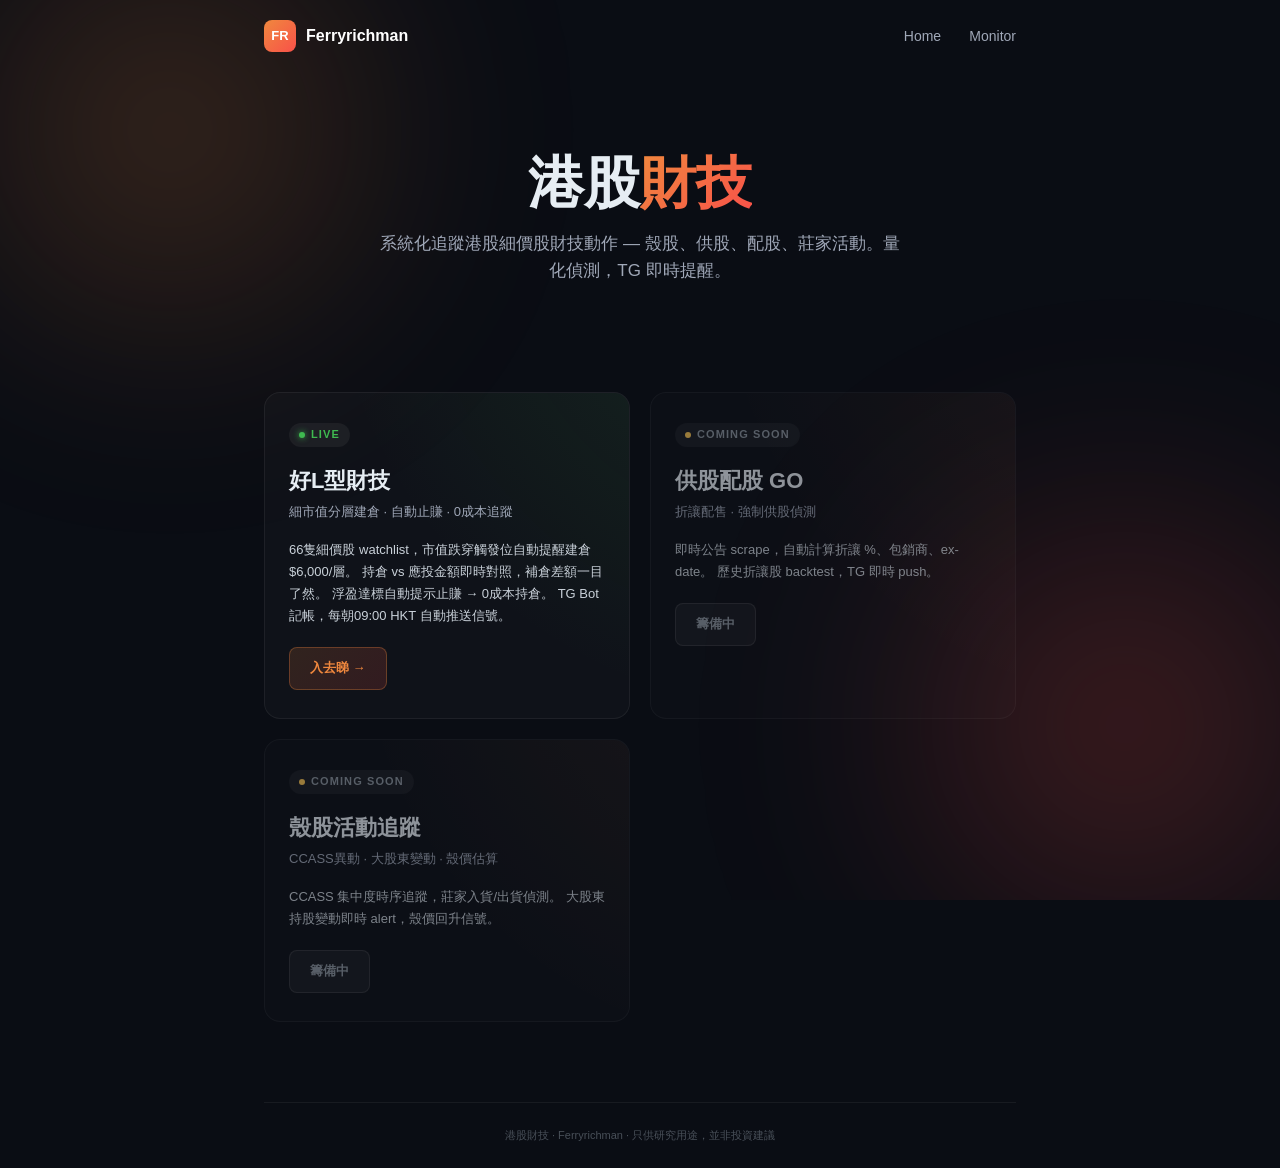
==== caitech/index.html @ bb1101c4 "feat: add 港股財技 section landing at /caitech/ Section hub with 好L型財技 (LIVE), 供股配股 GO (soon), 殼股活動追蹤 (s" ====
<!DOCTYPE html>
<html lang="zh-Hant">
<head>
<meta charset="UTF-8">
<meta name="viewport" content="width=device-width,initial-scale=1">
<title>港股財技 · Ferryrichman</title>
<style>
*{box-sizing:border-box;margin:0;padding:0}
html{scroll-behavior:smooth}
body{
  font-family:"Inter",-apple-system,BlinkMacSystemFont,"Segoe UI","PingFang TC","Microsoft JhengHei",sans-serif;
  background:#0a0d14;color:#e6edf3;font-size:15px;line-height:1.6;
  overflow-x:hidden;min-height:100vh;
}
a{color:#58a6ff;text-decoration:none;transition:color .15s}
a:hover{color:#79c0ff}

/* BG */
.bg{position:fixed;inset:0;z-index:-1;overflow:hidden;pointer-events:none}
.orb{position:absolute;border-radius:50%;filter:blur(120px);opacity:.35;animation:fl 20s ease-in-out infinite}
.o1{width:500px;height:500px;background:radial-gradient(circle,#f0883e 0%,transparent 70%);top:-120px;left:-80px}
.o2{width:550px;height:550px;background:radial-gradient(circle,#f85149 0%,transparent 70%);bottom:-100px;right:-120px;animation-delay:-7s}
@keyframes fl{0%,100%{transform:translate(0,0) scale(1)}50%{transform:translate(30px,-20px) scale(1.06)}}

.wrap{max-width:800px;margin:0 auto;padding:0 24px}

/* Header */
header{padding:20px 0;display:flex;align-items:center;justify-content:space-between}
.logo{display:flex;align-items:center;gap:10px;color:#fff}
.logo-mark{width:32px;height:32px;border-radius:8px;background:linear-gradient(135deg,#f0883e,#f85149);display:flex;align-items:center;justify-content:center;font-weight:800;font-size:13px}
.logo-text{font-weight:700;font-size:16px}
header nav a{color:#a0a8b8;font-size:14px;font-weight:500;margin-left:24px}
header nav a:hover{color:#fff}

/* Hero */
.hero{padding:80px 0 60px;text-align:center}
.hero h1{font-size:clamp(36px,6vw,56px);line-height:1.1;margin-bottom:16px;font-weight:800}
.hero h1 span{
  background:linear-gradient(135deg,#f0883e,#f85149);
  -webkit-background-clip:text;background-clip:text;-webkit-text-fill-color:transparent;
}
.hero p{font-size:17px;color:#a0a8b8;max-width:520px;margin:0 auto 48px}

/* Cards */
.cards{display:grid;gap:20px;grid-template-columns:repeat(auto-fit,minmax(280px,1fr));margin-bottom:80px}
.card{
  position:relative;padding:28px 24px;
  background:rgba(255,255,255,.025);border:1px solid rgba(255,255,255,.06);
  border-radius:16px;overflow:hidden;transition:transform .2s,border-color .2s;
}
.card:hover{transform:translateY(-4px);border-color:rgba(255,255,255,.15)}
.card .glow{
  position:absolute;top:-50%;left:-50%;width:200%;height:200%;
  background:radial-gradient(circle at top right,rgba(240,136,62,.12),transparent 50%);
  pointer-events:none;
}
.card.live .glow{background:radial-gradient(circle at top right,rgba(63,185,80,.15),transparent 50%)}
.card-status{
  display:inline-flex;align-items:center;gap:6px;
  font-size:11px;font-weight:700;letter-spacing:.1em;
  padding:3px 10px;background:rgba(255,255,255,.05);border-radius:999px;
  margin-bottom:16px;color:#8b949e;
}
.dot{width:6px;height:6px;border-radius:50%}
.dot-live{background:#3fb950;box-shadow:0 0 6px #3fb950;animation:pulse 2s infinite}
.dot-soon{background:#f8c555}
@keyframes pulse{0%,100%{opacity:1}50%{opacity:.4}}
.card.live .card-status{color:#3fb950}
.card.soon{opacity:.6}
.card h3{font-size:22px;margin-bottom:4px;position:relative;z-index:1}
.card .tag{color:#a0a8b8;font-size:13px;margin-bottom:16px;position:relative;z-index:1}
.card .desc{font-size:13px;color:#c9d1d9;line-height:1.7;margin-bottom:20px;position:relative;z-index:1}
.card .btn{
  display:inline-block;padding:10px 20px;border-radius:8px;font-size:13px;font-weight:600;
  background:rgba(255,255,255,.05);border:1px solid rgba(255,255,255,.1);color:#e6edf3;
  position:relative;z-index:1;transition:all .15s;
}
.card .btn:hover{background:rgba(255,255,255,.1);color:#fff}
.card.live .btn{
  background:linear-gradient(135deg,rgba(240,136,62,.15),rgba(248,81,73,.15));
  border-color:rgba(240,136,62,.3);color:#f0883e;
}
.card .btn.disabled{color:#8b949e;cursor:not-allowed;pointer-events:none}

/* Footer */
footer{
  text-align:center;padding:24px 0;font-size:11px;color:#484f58;
  border-top:1px solid rgba(255,255,255,.06);
}

@media(max-width:640px){
  .hero{padding:50px 0 40px}
  header nav a{margin-left:16px;font-size:12px}
}
</style>
</head>
<body>

<div class="bg"><div class="orb o1"></div><div class="orb o2"></div></div>

<div class="wrap">

<header>
  <a class="logo" href="../">
    <div class="logo-mark">FR</div>
    <span class="logo-text">Ferryrichman</span>
  </a>
  <nav>
    <a href="../">Home</a>
    <a href="../pe/">Monitor</a>
  </nav>
</header>

<section class="hero">
  <h1>港股<span>財技</span></h1>
  <p>系統化追蹤港股細價股財技動作 — 殼股、供股、配股、莊家活動。量化偵測，TG 即時提醒。</p>
</section>

<div class="cards">

  <div class="card live">
    <div class="glow"></div>
    <div class="card-status"><span class="dot dot-live"></span> LIVE</div>
    <h3>好L型財技</h3>
    <div class="tag">細市值分層建倉 · 自動止賺 · 0成本追蹤</div>
    <div class="desc">
      66隻細價股 watchlist，市值跌穿觸發位自動提醒建倉 $6,000/層。
      持倉 vs 應投金額即時對照，補倉差額一目了然。
      浮盈達標自動提示止賺 → 0成本持倉。
      TG Bot 記帳，每朝09:00 HKT 自動推送信號。
    </div>
    <a href="holying/" class="btn">入去睇 →</a>
  </div>

  <div class="card soon">
    <div class="glow"></div>
    <div class="card-status"><span class="dot dot-soon"></span> COMING SOON</div>
    <h3>供股配股 GO</h3>
    <div class="tag">折讓配售 · 強制供股偵測</div>
    <div class="desc">
      即時公告 scrape，自動計算折讓 %、包銷商、ex-date。
      歷史折讓股 backtest，TG 即時 push。
    </div>
    <span class="btn disabled">籌備中</span>
  </div>

  <div class="card soon">
    <div class="glow"></div>
    <div class="card-status"><span class="dot dot-soon"></span> COMING SOON</div>
    <h3>殼股活動追蹤</h3>
    <div class="tag">CCASS異動 · 大股東變動 · 殼價估算</div>
    <div class="desc">
      CCASS 集中度時序追蹤，莊家入貨/出貨偵測。
      大股東持股變動即時 alert，殼價回升信號。
    </div>
    <span class="btn disabled">籌備中</span>
  </div>

</div>

<footer>
  港股財技 · Ferryrichman · 只供研究用途，並非投資建議
</footer>

</div>
</body>
</html>
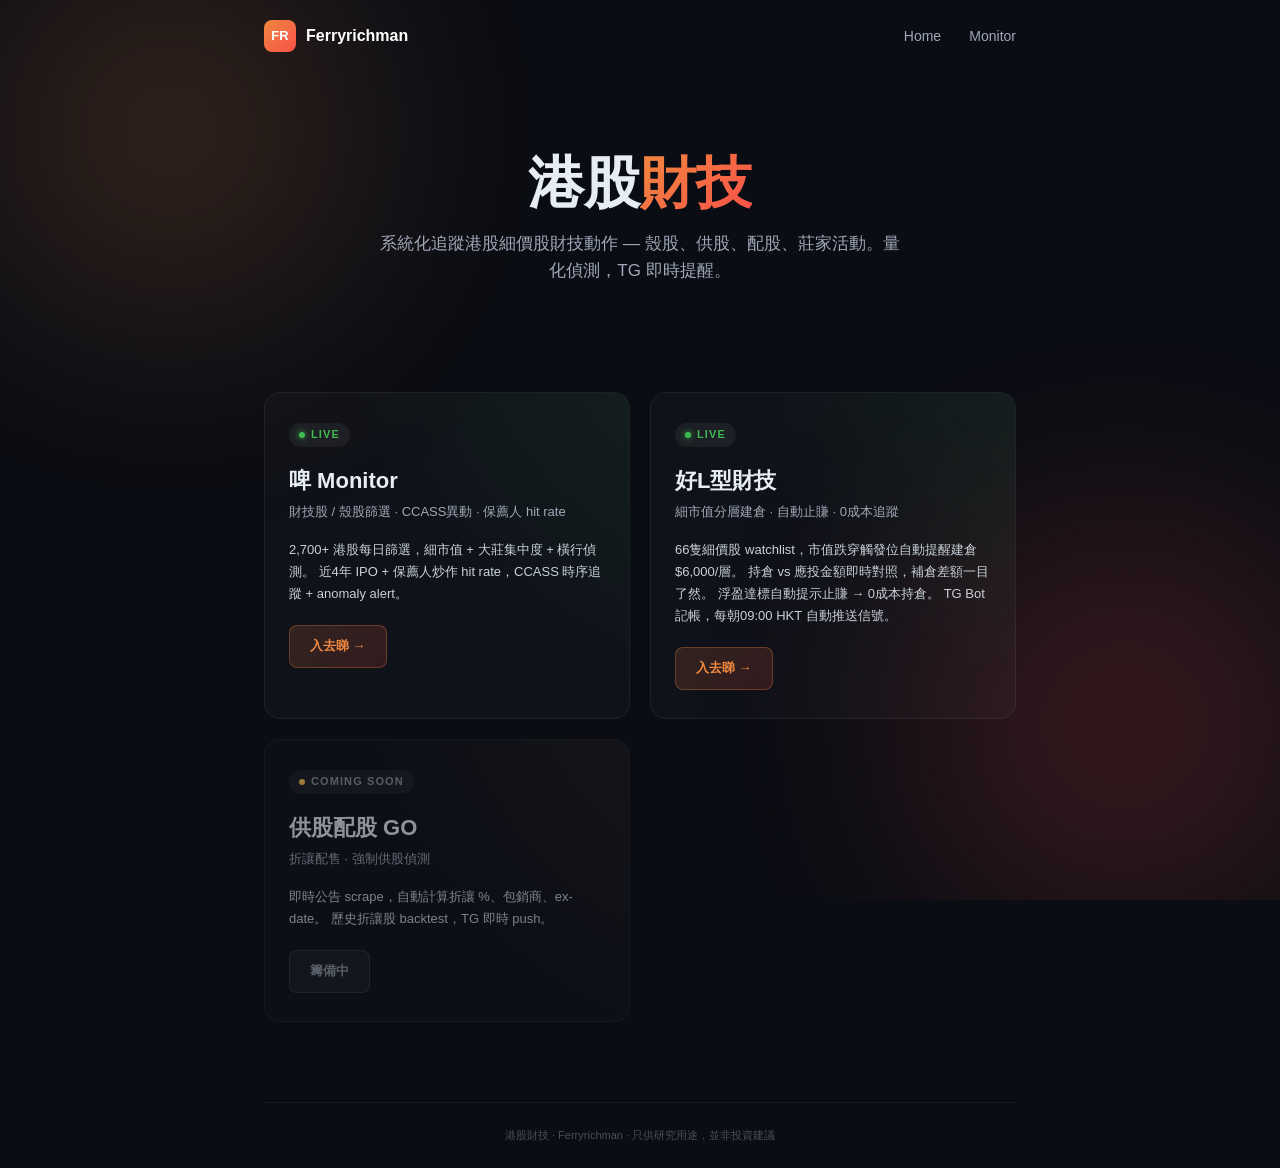
==== commit b587158b: "fix: caitech landing shows 啤 Monitor + 好L型 + 供股配股GO Co-Authored-By: Claude Opus 4.6 <noreply@anthrop" ====
--- a/caitech/index.html
+++ b/caitech/index.html
@@ -121,6 +121,18 @@
   <div class="card live">
     <div class="glow"></div>
     <div class="card-status"><span class="dot dot-live"></span> LIVE</div>
+    <h3>啤 Monitor</h3>
+    <div class="tag">財技股 / 殼股篩選 · CCASS異動 · 保薦人 hit rate</div>
+    <div class="desc">
+      2,700+ 港股每日篩選，細市值 + 大莊集中度 + 橫行偵測。
+      近4年 IPO + 保薦人炒作 hit rate，CCASS 時序追蹤 + anomaly alert。
+    </div>
+    <a href="../pe/" class="btn">入去睇 →</a>
+  </div>
+
+  <div class="card live">
+    <div class="glow"></div>
+    <div class="card-status"><span class="dot dot-live"></span> LIVE</div>
     <h3>好L型財技</h3>
     <div class="tag">細市值分層建倉 · 自動止賺 · 0成本追蹤</div>
     <div class="desc">
@@ -144,18 +156,6 @@
     <span class="btn disabled">籌備中</span>
   </div>
 
-  <div class="card soon">
-    <div class="glow"></div>
-    <div class="card-status"><span class="dot dot-soon"></span> COMING SOON</div>
-    <h3>殼股活動追蹤</h3>
-    <div class="tag">CCASS異動 · 大股東變動 · 殼價估算</div>
-    <div class="desc">
-      CCASS 集中度時序追蹤，莊家入貨/出貨偵測。
-      大股東持股變動即時 alert，殼價回升信號。
-    </div>
-    <span class="btn disabled">籌備中</span>
-  </div>
-
 </div>
 
 <footer>
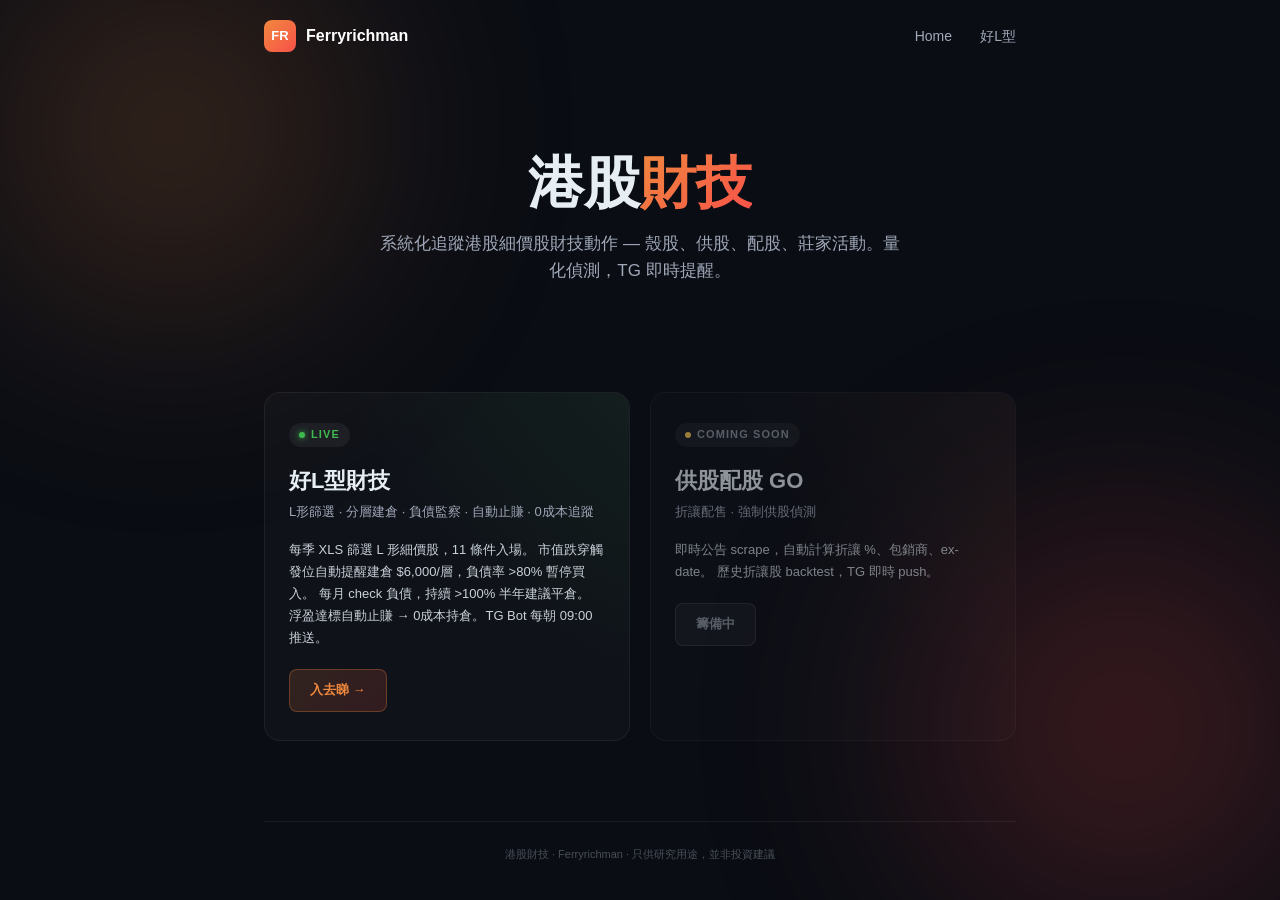
==== commit 01833494: "feat: remove 啤 Monitor, consolidate into 好L型 as sole system - Delete 8103 from watchlist (平倉) - Seed" ====
--- a/caitech/index.html
+++ b/caitech/index.html
@@ -107,7 +107,7 @@
   </a>
   <nav>
     <a href="../">Home</a>
-    <a href="../pe/">Monitor</a>
+    <a href="holying/">好L型</a>
   </nav>
 </header>
 
@@ -121,25 +121,13 @@
   <div class="card live">
     <div class="glow"></div>
     <div class="card-status"><span class="dot dot-live"></span> LIVE</div>
-    <h3>啤 Monitor</h3>
-    <div class="tag">財技股 / 殼股篩選 · CCASS異動 · 保薦人 hit rate</div>
+    <h3>好L型財技</h3>
+    <div class="tag">L形篩選 · 分層建倉 · 負債監察 · 自動止賺 · 0成本追蹤</div>
     <div class="desc">
-      2,700+ 港股每日篩選，細市值 + 大莊集中度 + 橫行偵測。
-      近4年 IPO + 保薦人炒作 hit rate，CCASS 時序追蹤 + anomaly alert。
-    </div>
-    <a href="../pe/" class="btn">入去睇 →</a>
-  </div>
-
-  <div class="card live">
-    <div class="glow"></div>
-    <div class="card-status"><span class="dot dot-live"></span> LIVE</div>
-    <h3>好L型財技</h3>
-    <div class="tag">細市值分層建倉 · 自動止賺 · 0成本追蹤</div>
-    <div class="desc">
-      66隻細價股 watchlist，市值跌穿觸發位自動提醒建倉 $6,000/層。
-      持倉 vs 應投金額即時對照，補倉差額一目了然。
-      浮盈達標自動提示止賺 → 0成本持倉。
-      TG Bot 記帳，每朝09:00 HKT 自動推送信號。
+      每季 XLS 篩選 L 形細價股，11 條件入場。
+      市值跌穿觸發位自動提醒建倉 $6,000/層，負債率 &gt;80% 暫停買入。
+      每月 check 負債，持續 &gt;100% 半年建議平倉。
+      浮盈達標自動止賺 → 0成本持倉。TG Bot 每朝 09:00 推送。
     </div>
     <a href="holying/" class="btn">入去睇 →</a>
   </div>
